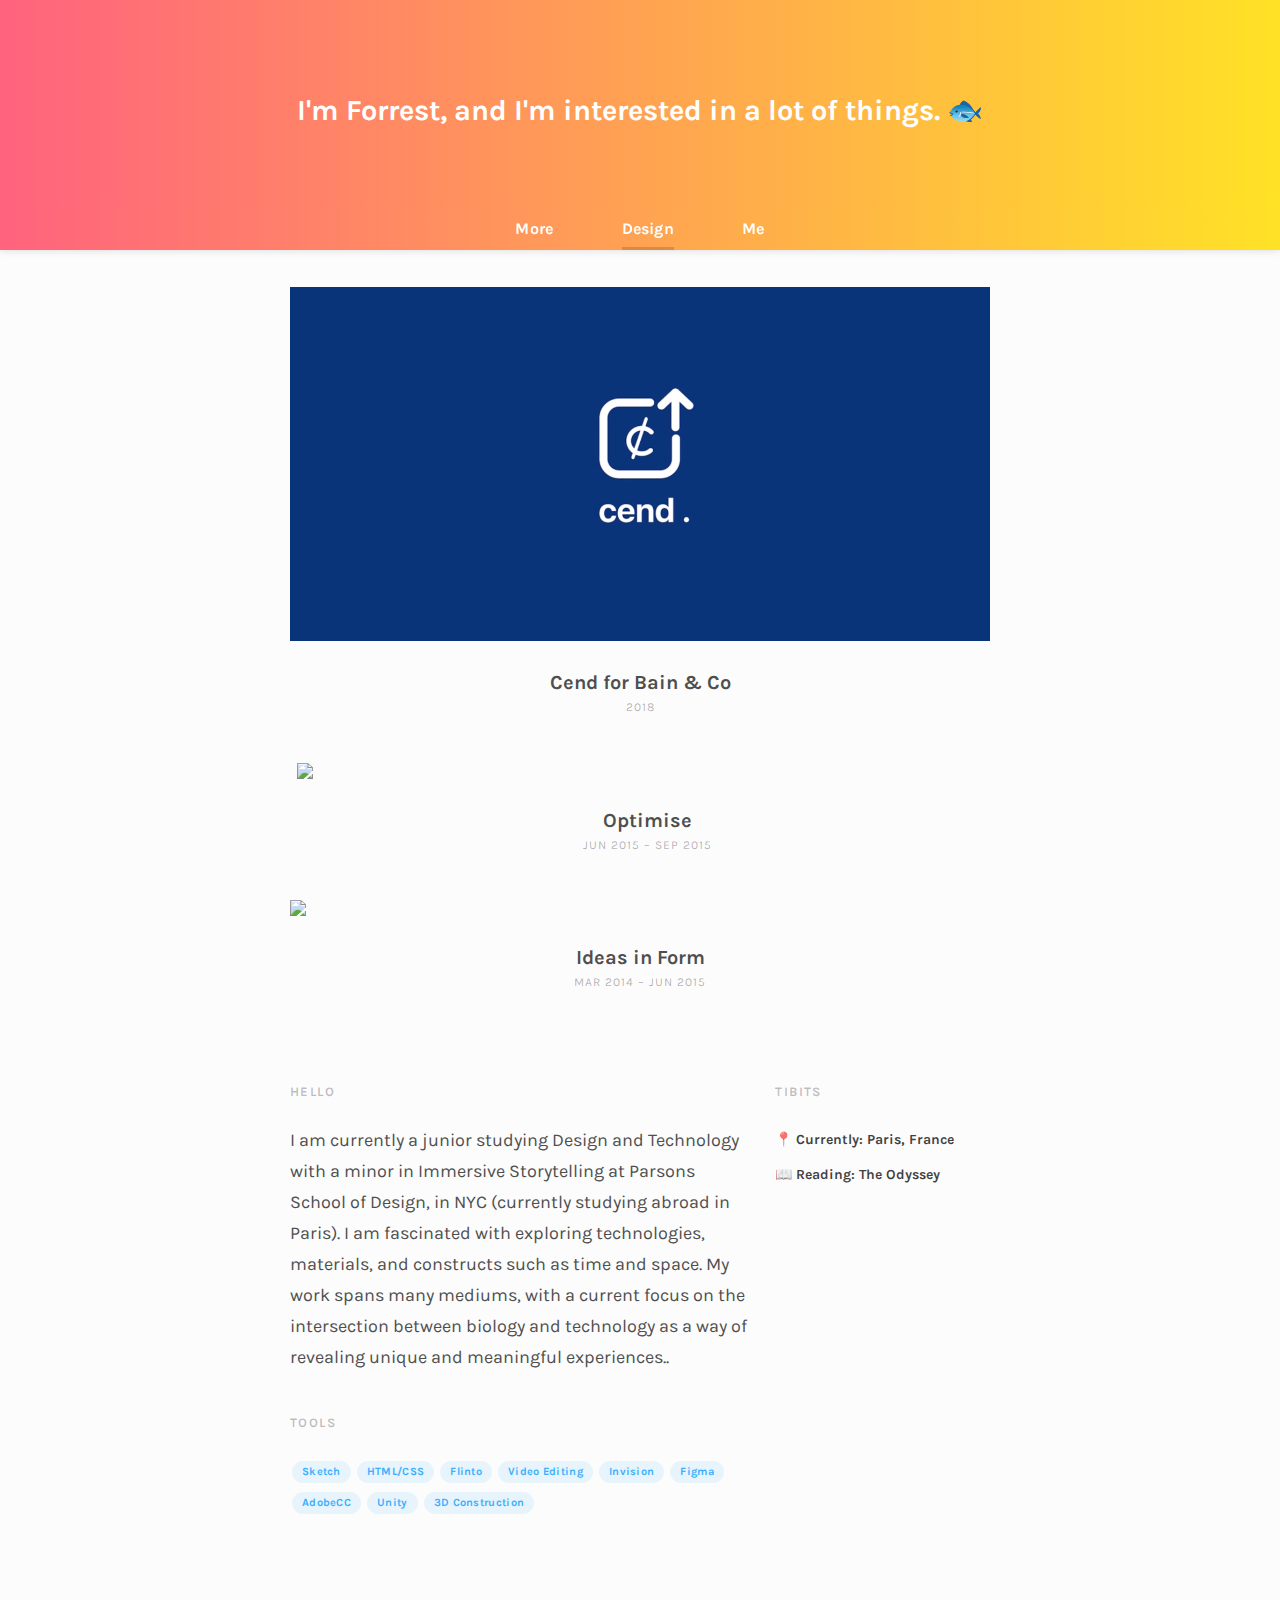
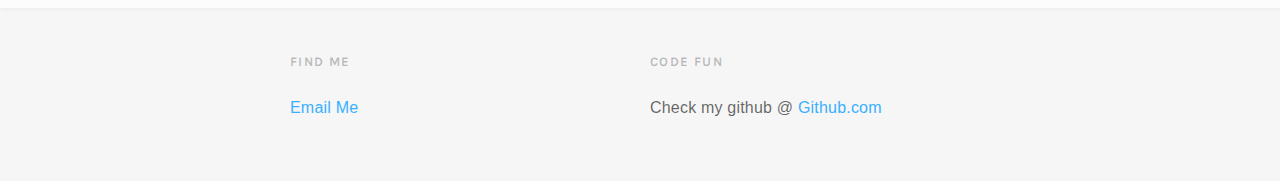
==== index.html @ 5cae5c50 "first port upload" ====
<!DOCTYPE html>
<html lang="en-us">
<head>
  <meta charset="UTF-8">
  <meta http-equiv="X-UA-Compatible" content="IE=edge">
  <meta content="width=device-width, initial-scale=1" name="viewport">
  <title>Forrest Whitcomb; Work</title>
  <link rel="canonical" href="">
  <link rel="alternate" type="application/rss+xml" href="">
  <link rel="icon" type="image/x-icon" href="/favicon.ico">
  <link rel="stylesheet" type="text/css" href="/main.css">
  <link href='http://fonts.googleapis.com/css?family=Karla:400,700|Vollkorn:400,400i' rel='stylesheet' type='text/css'>
  <script src="https://ajax.googleapis.com/ajax/libs/jquery/2.1.4/jquery.min.js"></script>
  <!--<script src="/uploads/about/lazysizes.min.js" async=""></script>-->
  <script>
  (function(i,s,o,g,r,a,m){i['GoogleAnalyticsObject']=r;i[r]=i[r]||function(){
  (i[r].q=i[r].q||[]).push(arguments)},i[r].l=1*new Date();a=s.createElement(o),
  m=s.getElementsByTagName(o)[0];a.async=1;a.src=g;m.parentNode.insertBefore(a,m)
  })(window,document,'script','//www.google-analytics.com/analytics.js','ga');

  ga('create', 'UA-48112622-1', 'auto');
  ga('send', 'pageview');
  </script>
  <style>
  </style>
</head>
<body class="site category-work">

  <div class="site-intro">
  <div class="site-intro-text">
    I'm Forrest, and I'm interested in a lot of things. 🐟
  </div>
</div>


<nav class="site-nav" role="navigation">
  <ul class="site-menu">
    <li class="site-menu-item category-blog">
      <a href="/about.html">More</a>
    </li>
    <li class="site-menu-item category-work">
      <a href="/">Design</a>
    </li>
    <li class="site-menu-item category-contact">
      <a href="/contact.html">Me</a>
    </li>
    
    <li class="site-menu-underline">
    </li>
  </ul>
</nav>


  <main class="site-content">
    <div class="page">
      <div class="wrap">
        <div class="container">

  <section class="work">
    <div class="post-list clearfix">
    <!---->
    
      <a class="post-item" href="/cend.html"> 
        <div class="post-item-img"><img src="/uploads/cend01.png"><h3 class="overlay-title">See More</h3></div>
        <div class="post-item-label">
          <center><div ></div>
          <h2 class="subhead">Cend for Bain & Co</h2>
          <div class="thumb-nugget">2018</div></center>
        </div>
      </a>
    
      <a class="post-item" href="/sequoia/"> 
        <div class="post-item-img"><img src="/uploads/thumb/sequoia.gif"><h3 class="overlay-title">See More</h3></div>
        <div class="post-item-label">
          <center><div ></div>
          <h2 class="subhead">Optimise</h2>
          <div class="thumb-nugget">Jun 2015 – Sep 2015</div></center>
        </div>
      </a>
    
      <a class="post-item" href="/optimizely/"> 
        <div class="post-item-img"><img src="/uploads/thumb/optimizely.gif"><h3 class="overlay-title">See More</h3></div>
        <div class="post-item-label">
          <center><div ></div>
          <h2 class="subhead">Ideas in Form</h2>
          <div class="thumb-nugget">Mar 2014 – Jun 2015</div></center>
        </div>
      </a>
    
 
    
    </div>
  </section>


</br></br>
  <section class="row">

    <div class="two-thirds column">
      <span class="nugget">Hello</span>

          <p>I am currently a junior studying Design and Technology with a minor in Immersive Storytelling at Parsons School of Design, in NYC (currently studying abroad in Paris). I am fascinated with exploring technologies, materials, and constructs such as time and space. My work spans many mediums, with a current focus on the intersection between biology and technology as a way of revealing unique and meaningful experiences.</a>.
          </p>

    </div>

    <div class="one-third column">

      <span class="nugget">Tibits</span>
        <ul class="list">
        <li>📍 Currently: Paris, France</li>
        <li>📖 Reading: The Odyssey</li>

      </ul>

    </div>

  </section>
    <section class="row">



    <div class="two-thirds column">

      <span class="nugget">Tools</span>
        <p><span class="pill">Sketch</span> <span class="pill">HTML/CSS</span> <span class="pill">Flinto</span> <span class="pill">Video Editing</span> <span class="pill">Invision</span> <span class="pill">Figma</span> <span class="pill">AdobeCC</span> <span class="pill">Unity</span> <span class="pill">3D Construction</span>
        </p>

    </div>

  </section>




<p> </p>


</div>

      </div>
    </div>
  </main>

  <footer class="site-footer clearfix">
  <div class="container">

    <div class="site-footer-left">
      <span class="nugget">
        Find Me
      </span>
      <p class="footer">
        <a href="mailto:whitf151@newschool.edu">Email Me</a></br>
        
      </p>
      
    </div>

    <div class="site-footer-right">
      <span class="nugget">
        Code Fun
      </span>
      <p class="footer">
        Check my github @ <a href="https://github.com/fozzest" >Github.com</a>
          
      </p>
      <span class="copyright">
        
      </span>
    </div>

  </div>
</footer>


  <script src="/animate.js"></script>
</body>
</html>
---- main.css ----
@charset "UTF-8";
/**
 * Eric Meyer's Reset CSS v2.0 (http://meyerweb.com/eric/tools/css/reset/)
 * http://cssreset.com
 */
html, body, div, span, applet, object, iframe,
h1, h2, h3, h4, h5, h6, p, blockquote, pre,
a, abbr, acronym, address, big, cite, code,
del, dfn, em, img, ins, kbd, q, s, samp,
small, strike, strong, sub, sup, tt, var,
b, u, i, center,
dl, dt, dd, ol, ul, li,
fieldset, form, label, legend,
table, caption, tbody, tfoot, thead, tr, th, td,
article, aside, canvas, details, embed,
figure, figcaption, footer, header, hgroup,
menu, nav, output, ruby, section, summary,
time, mark, audio, video {
  margin: 0;
  padding: 0;
  border: 0;
  font-size: 100%;
  font: inherit;
  vertical-align: baseline; }

/* HTML5 display-role reset for older browsers */
article, aside, details, figcaption, figure,
footer, header, hgroup, menu, nav, section {
  display: block; }

body {
  line-height: 1; }

ol, ul {
  list-style: none; }

blockquote, q {
  quotes: none; }

blockquote:before, blockquote:after,
q:before, q:after {
  content: none; }

table {
  border-collapse: collapse;
  border-spacing: 0; }


*, *:before, *:after {
  box-sizing: inherit; }

html {
  box-sizing: border-box;
  overflow-y: scroll;
  /* optimize font rendering */
  -webkit-font-smoothing: antialiased;
  -webkit-text-size-adjust: none;
  text-rendering: optimizeLegibility;
  font-feature-settings: "kern" 1;
  font-kerning: normal;
  /* set base font size to 16px */
  font-size: 100%; }

body {
  font-family: 'Helvetica', 'Arial', sans-serif;
  font-size: 1em;
  line-height: 1.75;
  background: #f8f8f8;
  -webkit-font-smoothing: antialiased; }

img, video, object {
  max-width: 100%; }

article, header, nav, section {
  display: block; }

em {
  font-style: italic; }

.clearfix:after {
  content: '';
  display: table;
  clear: both; }

.site-content {
  background: #fcfcfc;
  overflow: hidden;
  position: relative;
  z-index: 0;
  box-shadow: 0 0 5px rgba(0, 0, 0, 0.07);
  min-height: calc(100vh - 530px);
  /* stick footer to bottom */ }

/* Typography
================================ */
.nugget {
  font-family: Karla, Helvetica, sans-serif;
  font-weight: bold;
  text-transform: uppercase;
  font-size: 13px;
  color: rgba(0, 0, 0, 0.25);
  letter-spacing: 1.4px; }

.thumb-nugget {
  font-family: Karla, Helvetica, sans-serif;
  font-weight: normal;
  text-transform: uppercase;
  font-size: 12px;
  color: rgba(0, 0, 0, 0.3);
  letter-spacing: 1px; }

.copyright {
  font-family: Karla, Helvetica, sans-serif;
  font-weight: normal;
  font-size: 11px;
  letter-spacing: 1px;
  text-transform: uppercase;
  color: rgba(0, 0, 0, 0.3); }

.pill {
  border: 0px solid rgba(58, 176, 255, 0.2);
  background-color: rgba(58, 176, 255, 0.1);
  border-radius: 100px;
  font-family: Karla, Helvetica, sans-serif;
  font-weight: bold;
  font-size: 11px;
  color: #3ab0ff;
  letter-spacing: .3px;
  line-height: 12px;
  padding: 5px 10px;
  display: inline-block;
  margin-top: -3px;
  margin-left: 2px;
  vertical-align: middle; }

hr {
  border: 1px solid #eee;
  width: 100%;
  margin: 50px 0 100px 0; }

h1 {
  font-family: Karla, Helvetica, sans-serif;
  font-weight: bold;
  font-size: 22px;
  color: rgba(0, 0, 0, 0.75);
  line-height: 32px;
  margin-top: 40px;
  padding-top: 5px; }

h1 i {
  color: rgba(0, 0, 0, 0.25);
  font-family: Karla, Helvetica, sans-serif;
  font-weight: bold; }

h2 {
  font-family: Karla, Helvetica, sans-serif;
  font-size: 24px;
  color: rgba(0, 0, 0, 0.7);
  line-height: 44px;
  font-weight: normal; }

h3 {
  font-family: Karla, Helvetica, sans-serif;
  font-weight: bold;
  letter-spacing: 0.7px; }

h4 {
  font-family: Karla, Helvetica, sans-serif;
  line-height: 1.3; }

i {
  font-weight: normal; }

s {
  color: rgba(0, 0, 0, 0.35); }

p {
  margin-bottom: 35px;
  margin-top: 20px;
  font-family: Karla, Helvetica, sans-serif;
  font-size: 18px;
  line-height: 31px;
  color: #4f4f4f;
  font-weight: normal;
  -webkit-font-smoothing: antialiased; }

hr + .row > .column:last-child > p:first-child {
  margin-top: 30px; }

.footer {
  margin-bottom: 20px;
  margin-top: 20px;
  letter-spacing: 0.2px;
  font-family: 'Helvetica', 'Arial', sans-serif;
    font-size: 16px;
  line-height: 26px;
  color: rgba(0, 0, 0, 0.6);
  -webkit-font-smoothing: antialiased; }

ol {
  counter-reset: numerals; }

ol li::before {
  counter-increment: numerals;
  content: counter(numerals);
  font-family: Karla, Helvetica, sans-serif;
  font-weight: bold;
  font-size: 22px;
  color: rgba(0, 0, 0, 0.6);
  letter-spacing: 0px;
  line-height: 42px;
  padding-right: 22px;
  vertical-align: bottom; }

.list {
  margin-bottom: 35px;
  margin-top: 17px;
  letter-spacing: 0px;
  font-family: Karla, Helvetica, sans-serif;
  font-size: 14px;
  line-height: 35px;
  letter-spacing: 0px;
  color: rgba(0, 0, 0, 0.75);
  font-weight: bold;
  -webkit-font-smoothing: antialiased; }

.line {
  width: 5%;
  border-bottom: 3px solid #EAEAEA;
  margin-bottom: 60px;
  margin-top: 50px;
  margin-left: 47.5%;
  margin-right: 47.5%; }

blockquote {
  font-family: Karla, Helvetica, sans-serif;
  font-weight: bold;
  font-size: 17px;
  line-height: 30px;
  color: #3ab0ff;
  border-left: 3px solid thistle;
  padding-left: 25px;
  margin-bottom: 30px; }

a {
  color: #3ab0ff;
  text-decoration: none;
  transition: 200ms;
  transition-timing-function: ease-in-out;
  -webkit-transition: 200ms;
  -webkit-transition-timing-function: ease-in-out; }

a:hover {
  color: thistle;
  transition: 200ms;
  transition-timing-function: ease-in-out;
  -webkit-transition: 200ms;
  -webkit-transition-timing-function: ease-in-out; }

a svg:hover {
  fill: thistle; }

a svg {
  width: 15px;
  height: 15px;
  margin-right: 10px;
  fill: darkgray;
  transition: 200ms;
  transition-timing-function: ease-in-out;
  -webkit-transition: 200ms;
  -webkit-transition-timing-function: ease-in-out; }

.smallcaps {
  font-variant: small-caps; }

.text-caption {
  font-family: Karla, Helvetica, sans-serif;
  font-size: 0.875rem;
  color: #9b9b9b; }

.text-italic {
  font-style: italic; }

.subhead {
  font-family: Karla, Helvetica, sans-serif;
  font-weight: bold;
  font-size: 20px;
  color: rgba(0, 0, 0, 0.7);
  line-height: 28px;
  display: block; }

.subhead i {
  font-family: Karla, Helvetica, sans-serif;
  font-weight: bold;
  font-size: 18px;
  color: rgba(0, 0, 0, 0.3);
  display: block;
  margin-bottom: -10px; }

/* Header
/* ======================================== */
.site-header {
  box-sizing: content-box;
  position: relative;
  z-index: 1; }

.site-nav {
  position: relative;
  position: -webkit-sticky;
  position: sticky;
  top: 0;
  z-index: 1;
  display: table;
  width: 100%; }

.site-intro,
.site-menu,
.site-menu:after {
  background: #FFB886;
  /* For browsers that do not support gradients */
  background: -webkit-linear-gradient(left, #28BBEB, #FF637E, #FFE226, #1CD5AF, #28BBEB);
  /* For Safari 5.1 to 6.0 */
  background: linear-gradient(to right, #28BBEB, #FF637E, #FFE226, #1CD5AF, #28BBEB);
  /* Standard syntax (must be last) */
  background-size: 400% 100%;
  background-position: 33.3% 0;
  -webkit-transition: background-position .5s ease;
  transition: background-position .5s ease; }

.category-blog .site-intro,
.category-blog .site-menu,
.category-blog .site-menu:after {
  background-position: 0% 0; }

.category-contact .site-intro,
.category-contact .site-menu,
.category-contact .site-menu:after {
  background-position: 66.6% 0; }

.category-shop .site-intro,
.category-shop .site-menu,
.category-shop .site-menu:after {
  background-position: 100% 0; }

.site-intro {
  position: relative;
  z-index: 2;
  display: table;
  width: 100%; }

.site-intro-text {
  font-family: Karla, Helvetica, sans-serif;
  font-weight: bold;
  font-size: 29px;
  line-height: 40px;
  color: white;
  text-align: center;
  padding: 90px 10px 75px 10px;
  margin: auto;
  box-sizing: border-box; }

@media (max-width: 640px) {
  .site-intro-text {
    font-size: 25px;
    line-height: 36px;
    padding: 50px 10px 40px 10px;
    width: 320px; } }
.site-intro-link {
  color: #FFF; }

.site-menu {
  padding-top: 10px;
  position: relative;
  cursor: default;
  top: 0;
  left: 0;
  right: 0;
  z-index: 1;
  text-align: center; }

.site-menu-fixed {
  position: fixed; }

.site-menu::before,
.site-menu::after {
  content: '';
  position: absolute;
  left: 0;
  right: 0;
  bottom: 0;
  z-index: -1; }

.site-menu::before {
  height: 10px;
  box-shadow: 0 0 8px rgba(0, 0, 0, 0.15);
  backface-visibility: hidden;
  /* work around bug in Chrome 56+ */ }

.site-menu::after {
  bottom: 0px;
  height: 30px; }

.site-menu-item {
  display: inline-block;
  margin: 0 2em;
  font-family: Karla, Helvetica, sans-serif;
  font-size: 16px;
  color: #FFFFFF;
  letter-spacing: 0.2px;
  line-height: 16px;
  font-weight: bold; }

@media (max-width: 480px) {
  .site-menu-item {
    margin: 0 1.5em; } }
@media (max-width: 420px) {
  .site-menu-item {
    margin: 0 1.25em; } }
@media (max-width: 360px) {
  .site-menu-item {
    margin: 0 1em; } }
.site-menu-item a {
  display: inline-block;
  color: #FFFFFF;
  padding-bottom: 10px;
  border-bottom: 3px solid transparent;
  -webkit-transition: color .5s ease;
  transition: color .5s ease; }

.site-menu-item a:hover {
  color: rgba(0, 0, 0, 0.25);
  -webkit-transition: color .2s ease;
  transition: color .2s ease; }

.category-blog .category-blog.site-menu-item a,
.category-work .category-work.site-menu-item a,
.category-contact .category-contact.site-menu-item a,
.category-shop .category-shop.site-menu-item a {
  padding-bottom: 10px;
  border-bottom: 3px solid rgba(0, 0, 0, 0.15); }

.site-menu-underline {
  display: none; }

.site-menu.site-menu-animated .site-menu-item a {
  border-bottom-color: transparent; }

.site-menu.site-menu-animated .site-menu-underline {
  display: block;
  position: absolute;
  bottom: 0;
  border-bottom: 3px solid rgba(0, 0, 0, 0.15);
  -webkit-transition: .5s ease;
  transition: .5s ease; }

.site-menu.site-menu-animated .site-menu-underline.positioning {
  -webkit-transition: none;
  transition: none; }

/* Post
================================ */
.image {
  position: relative; }

.image img {
  transition: all 0.5s ease-in-out; }

.image:hover img {
  -webkit-filter: brightness(20%);
  filter: brightness(20%);
  opacity: 1; }

.image p {
  font-size: 0;
  line-height: 0; }

.image-with-border::before {
  content: '';
  position: absolute;
  top: 0;
  right: 0;
  bottom: 0;
  left: 0;
  border: 1px solid rgba(0, 0, 0, 0.1);
  border-radius: 4px;
  z-index: 1; }

.blog {
  margin-top: 40px; }

.blog-post {
  margin: 10px 0 5px 0; }

.post-list-thumb img {
  float: left;
  width: 75px;
  height: 75px;
  margin: 1px 30px 1px 80px; }

.post-item {
  
  display: inline-block;
  width: 100%;
  
  margin-top: 2.4%; }

.post-item:nth-child(odd) {
  margin-right: 1%; }

.post-item:nth-child(even) {
  margin-left: 1%; }

/*
.post-item img {
  display: block;
  border-radius: 3px 3px 0 0;
  width: 100%;
  transition: all 0.5s ease-out;
  margin: 0;
  margin-top: -2em;
}
*/


.post-item-img {
  position: relative; }

.post-item-img img {
  display: block;
  width: 100%;
  margin: 0;
  transition: all 0.5s ease-out; }

.post-item-label {
  display: block;
  width: 100%;
  transition: all 0.5s ease-out;
  padding: 4% 0;
  background: #fcfcfc;
  border-top: none; }

.logo {
  width: 65px;
  height: 65px;
  float: left;
  margin-right: 20px;
  /*^ to see wut it luk like*/ }

.post-item-icon img {
  width: 50px;
  height: 50px;
  display: block;
  position: relative;
  top: -40px;
  margin-bottom: -30px; }

.post-item:hover {
  box-shadow: -10px 10px 25px 0 rgba(0, 0, 0, 0.15); }

.post-item:hover .post-item-img img {
  -webkit-filter: brightness(20%);
  filter: brightness(20%); }

.overlay-title {
  display: block;
  position: absolute;
  left: 0;
  right: 0;
  top: 43%;
  z-index: 100;
  font-size: 1em;
  text-align: center;
  color: #fff;
  opacity: 0;
  transition: opacity 0.5s ease-out; }

.image:hover .overlay-title,
.post-item:hover .overlay-title {
  opacity: 1; }

@media only screen and (max-width: 600px) {
  .post-item {
    width: 100%;
    float: none;
    margin-left: 0 !important;
    margin-right: 0 !important; }

  .overlay-title {
    font-size: 1.2em; } }
/*.post-hero {
  height: 400px;
}
*/
.post-header {
  margin-top: -4rem;
  margin-bottom: 3rem; }

.post-metadata {
  font-family: Karla, Helvetica, sans-serif;
  font-size: 0.875rem;
  font-style: italic;
  color: #9b9b9b;
  margin-top: 20px; }

.pullquote {
  font-size: 0.875rem;
  font-style: italic;
  color: #9b9b9b; }

@media only screen and (max-width: 480px) {
  .post-item {
    width: 100%; } }
table#blue {
  width: 100%;
  height: 100%;
  background-color: #9ACCE2;
  border: 0px; }

td {
  padding: 20px; }

/* Layout
================================ */
.page {
  position: relative;
  overflow: hidden; }

.page.page-exit-left,
.page.page-exit-right,
.page.page-fade {
  position: absolute;
  width: 100%; }

.page.page-exit-left {
  -webkit-animation: exit-left .5s ease-out both;
  animation: exit-left .5s ease-out both; }

@-webkit-keyframes exit-left {
  100% {
    -webkit-transform: translateX(-100%); } }
@keyframes exit-left {
  100% {
    transform: translateX(-100%); } }
.page.page-exit-left + .page {
  -webkit-animation: enter-from-right .5s ease-out backwards;
  animation: enter-from-right .5s ease-out backwards; }

@-webkit-keyframes enter-from-right {
  0% {
    -webkit-transform: translateX(100%); } }
@keyframes enter-from-right {
  0% {
    transform: translateX(100%);
    perspective: 1px;
    /* disable subpixel antialiasing glitch */ } }
.page.page-exit-right {
  -webkit-animation: exit-right .5s ease-out forwards;
  animation: exit-right .5s ease-out forwards; }

@-webkit-keyframes exit-right {
  100% {
    -webkit-transform: translateX(100%); } }
@keyframes exit-right {
  100% {
    transform: translateX(100%); } }
.page.page-exit-right + .page {
  -webkit-animation: enter-from-left .5s ease-out backwards;
  animation: enter-from-left .5s ease-out backwards; }

@-webkit-keyframes enter-from-left {
  0% {
    -webkit-transform: translateX(-100%); } }
@keyframes enter-from-left {
  0% {
    transform: translateX(-100%);
    perspective: 1px;
    /* disable subpixel antialiasing glitch */ } }
.page.page-fade {
  -webkit-animation: fade-out .5s ease both;
  animation: fade-out .5s ease both; }

@-webkit-keyframes fade-out {
  50% {
    opacity: 0; }
  100% {
    opacity: 0;
    -webkit-transform: translateY(-100px); } }
@keyframes fade-out {
  50% {
    opacity: 0; }
  100% {
    opacity: 0;
    transform: translateY(-100px); } }
.loading .page {
  opacity: 0; }

.loaded .page {
  -webkit-animation: loading .8s ease backwards;
  animation: loading .8s ease backwards; }

@-webkit-keyframes loading {
  0% {
    opacity: 0;
    -webkit-transform: translateY(25px); } }
@keyframes loading {
  0% {
    opacity: 0;
    transform: translateY(25px);
    perspective: 1px;
    /* disable subpixel antialiasing glitch */ } }
.page.page-fade + .page {
  -webkit-animation: fade-in .5s ease backwards;
  animation: fade-in .5s ease backwards; }

@-webkit-keyframes fade-in {
  0% {
    opacity: 0;
    -webkit-transform: translateY(100px); } }
@keyframes fade-in {
  0% {
    opacity: 0;
    transform: translateY(100px);
    perspective: 1px;
    /* disable subpixel antialiasing glitch */ } }
.wrap {
  margin: 20px auto;
  max-width: 1200px;
  overflow: hidden;
  -webkit-transition: .5s ease;
  transition: .5s ease; }

.primary-header {
  display: inline-block;
  /*float: none;
    width: 90%;
    margin: 0 auto;*/ }

@media only screen and (max-width: 1085px) {
  body {
    font-size: 16px; }

  .wrap {
    margin: 15px auto; } }
/* Header */
.site-title {
  float: left; }

.page-menu {
  float: right; }

.page-menu li {
  display: inline-block;
  margin: 0.5em 1em;
  padding: 0.5em 0;
  list-style: none; }

/* Footer */
.site-footer {
  background-color: #f6f6f6;
  font-family: 'Helvetica', 'Arial', sans-serif;
  font-size: 16px;
  line-height: 26px;
  color: rgba(0, 0, 0, 0.7);
  -webkit-font-smoothing: antialiased; }

.site-footer-left,
.site-footer-right {
  float: left;
  padding: 40px 10px 40px 0px;
  width: 340px;
  max-width: 100%;
  vertical-align: top; }

@media (min-width: 850px) {
  .site-footer-right {
    float: right; } }
@media (min-width: 550px) {
  .site-footer-contact {
    float: left; }

  .site-footer-about {
    float: right; } }
/* Content */
.content-title {
  font-size: 2.4em;
  line-height: 1.3;
  margin: 0 0 0.5em; }

.post-preview {
  border-top: 1px dotted #d4d7d9;
  margin: 1em 0 0;
  padding: 1em 0 0; }

.subpage-menu a {
  display: inline-block;
  margin-right: 15px; }

.row {
  display: block; }

/* Video */
.video {
  position: relative;
  width: 100%;
  padding-bottom: 56.25%;
  /* 16:9 aspect ratio */ }

.video iframe {
  position: absolute;
  width: 100%;
  height: 100%; }

/* Animation
/* ======================================== */
/* Effect 1: opacity */
.post-item.animate {
  -webkit-animation: fadeIn 0.65s ease forwards;
  animation: fadeIn 0.65s ease forwards; }

@-webkit-keyframes fadeIn {
  100% {
    opacity: 1; } }
@keyframes fadeIn {
  100% {
    opacity: 1; } }
/* Grid
/* ======================================== */
.container {
  position: relative;
  width: 100%;
  max-width: 700px;
  margin: 0 auto;
  padding: 0 20px;
  box-sizing: border-box; }

.column,
.columns {
  width: 100%;
  float: left;
  box-sizing: border-box; }

/* For devices larger than 400px */
@media (min-width: 400px) {
  .container {
    width: 85%;
    padding: 0; } }
/* For devices larger than 550px */
@media (min-width: 550px) {
  .container {
    width: 80%; }

  .column,
  .columns {
    margin-left: 4%; }

  .column:first-child,
  .columns:first-child {
    margin-left: 0; }

  .one.column,
  .one.columns {
    width: 4.66666666667%; }

  .two.columns {
    width: 13.3333333333%; }

  .three.columns {
    width: 22%; }

  .four.columns {
    width: 30.6666666667%; }

  .five.columns {
    width: 39.3333333333%; }

  .six.columns {
    width: 48%; }

  .seven.columns {
    width: 56.6666666667%; }

  .eight.columns {
    width: 65.3333333333%; }

  .nine.columns {
    width: 74.0%; }

  .ten.columns {
    width: 82.6666666667%; }

  .eleven.columns {
    width: 91.3333333333%; }

  .twelve.columns {
    width: 100%;
    margin-left: 0; }

  .one-third.column {
    width: 30.6666666667%; }

  .two-thirds.column {
    width: 65.3333333333%; }

  .two-fifths.column {
    width: 41.4%; }

  .three-fifths.column {
    width: 54.6%; }

  .one-half.column {
    width: 48%; }

  /* Offsets */
  .offset-by-one.column,
  .offset-by-one.columns {
    margin-left: 8.66666666667%; }

  .offset-by-two.column,
  .offset-by-two.columns {
    margin-left: 17.3333333333%; }

  .offset-by-three.column,
  .offset-by-three.columns {
    margin-left: 26%; }

  .offset-by-four.column,
  .offset-by-four.columns {
    margin-left: 34.6666666667%; }

  .offset-by-five.column,
  .offset-by-five.columns {
    margin-left: 43.3333333333%; }

  .offset-by-six.column,
  .offset-by-six.columns {
    margin-left: 52%; }

  .offset-by-seven.column,
  .offset-by-seven.columns {
    margin-left: 60.6666666667%; }

  .offset-by-eight.column,
  .offset-by-eight.columns {
    margin-left: 69.3333333333%; }

  .offset-by-nine.column,
  .offset-by-nine.columns {
    margin-left: 78.0%; }

  .offset-by-ten.column,
  .offset-by-ten.columns {
    margin-left: 86.6666666667%; }

  .offset-by-eleven.column,
  .offset-by-eleven.columns {
    margin-left: 95.3333333333%; }

  .offset-by-one-third.column,
  .offset-by-one-third.columns {
    margin-left: 34.6666666667%; }

  .offset-by-two-thirds.column,
  .offset-by-two-thirds.columns {
    margin-left: 69.3333333333%; }

  .offset-by-one-half.column,
  .offset-by-one-half.columns {
    margin-left: 52%; } }
/* Clearing
–––––––––––––––––––––––––––––––––––––––––––––––––– */
/* Self Clearing Goodness */
.container:after,
.row:after,
.u-cf {
  content: '';
  display: table;
  clear: both; }
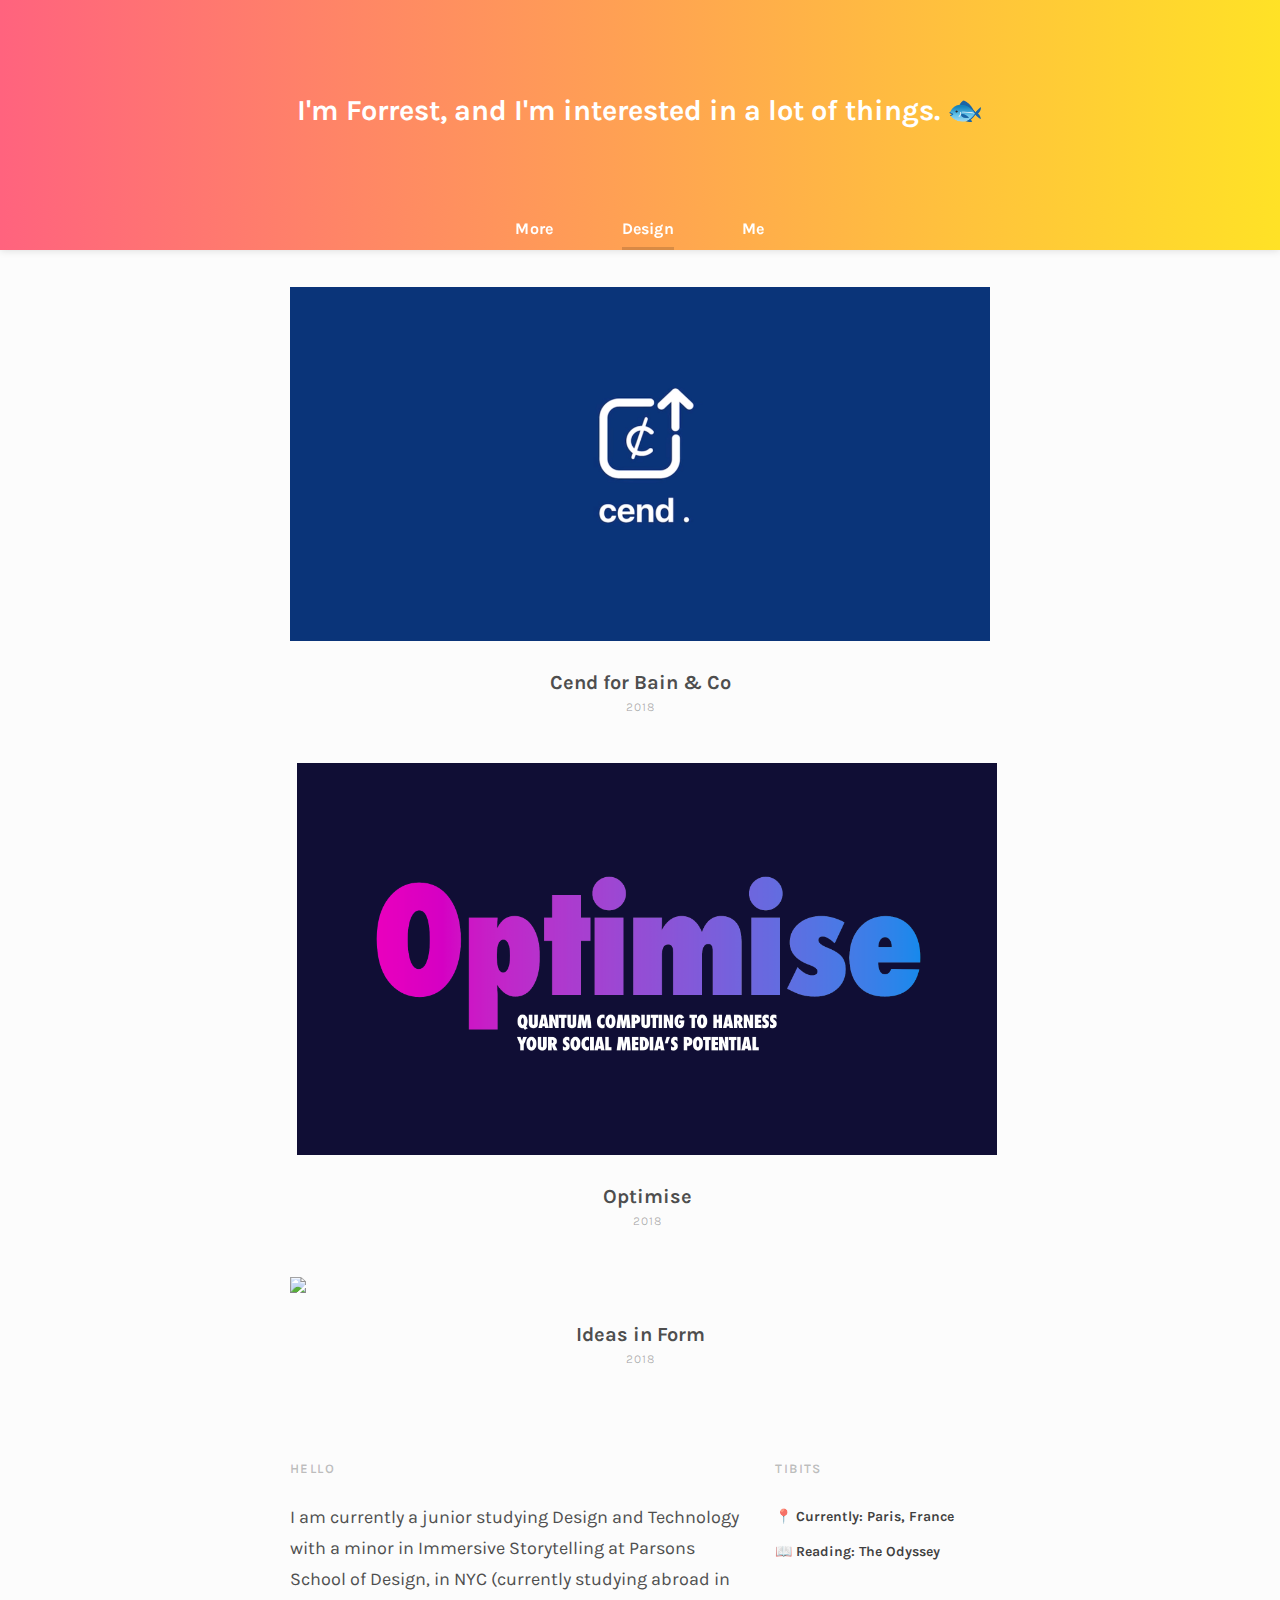
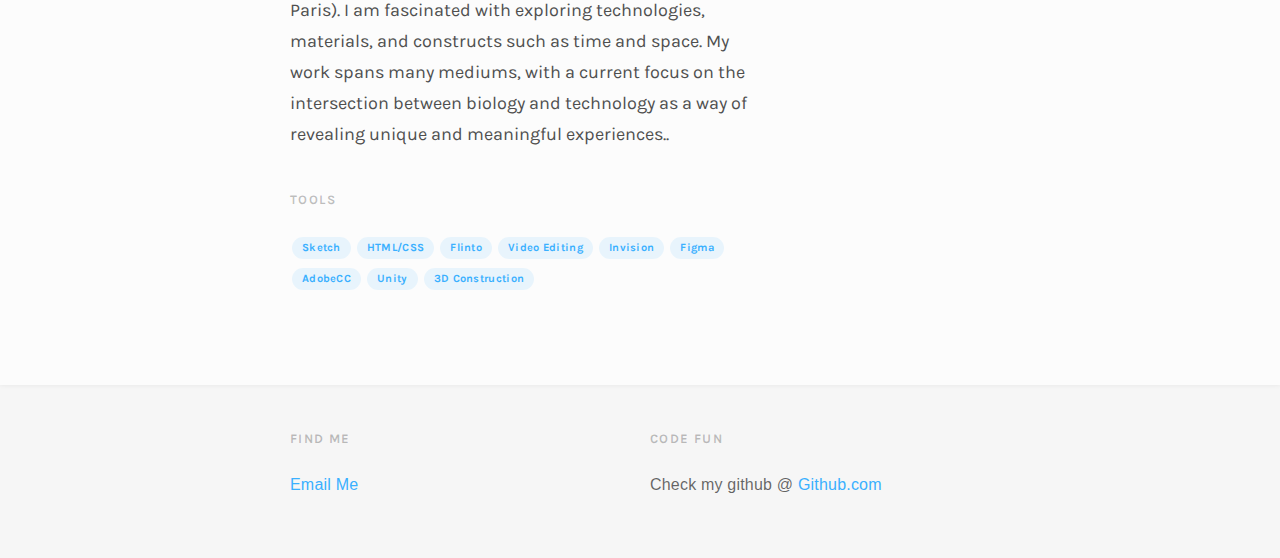
==== commit fcb6915c: "roun ding" ====
--- a/index.html
+++ b/index.html
@@ -7,8 +7,8 @@
   <title>Forrest Whitcomb; Work</title>
   <link rel="canonical" href="">
   <link rel="alternate" type="application/rss+xml" href="">
-  <link rel="icon" type="image/x-icon" href="/favicon.ico">
-  <link rel="stylesheet" type="text/css" href="/main.css">
+  <link rel="shortcut icon" href="http://www.iconj.com/ico/p/8/p8dxhzb8pn.ico" type="image/x-icon" />
+  <link rel="stylesheet" type="text/css" href="main.css">
   <link href='http://fonts.googleapis.com/css?family=Karla:400,700|Vollkorn:400,400i' rel='stylesheet' type='text/css'>
   <script src="https://ajax.googleapis.com/ajax/libs/jquery/2.1.4/jquery.min.js"></script>
   <!--<script src="/uploads/about/lazysizes.min.js" async=""></script>-->
@@ -36,13 +36,13 @@
 <nav class="site-nav" role="navigation">
   <ul class="site-menu">
     <li class="site-menu-item category-blog">
-      <a href="/about.html">More</a>
+      <a href="about.html">More</a>
     </li>
     <li class="site-menu-item category-work">
-      <a href="/">Design</a>
+      <a href="https://fozzest.github.io/forrestWhitcomb/">Design</a>
     </li>
     <li class="site-menu-item category-contact">
-      <a href="/contact.html">Me</a>
+      <a href="contact.html">Me</a>
     </li>
     
     <li class="site-menu-underline">
@@ -60,8 +60,8 @@
     <div class="post-list clearfix">
     <!---->
     
-      <a class="post-item" href="/cend.html"> 
-        <div class="post-item-img"><img src="/uploads/cend01.png"><h3 class="overlay-title">See More</h3></div>
+      <a class="post-item" href="cend.html"> 
+        <div class="post-item-img"><img src="uploads/cend01.png"><h3 class="overlay-title">See More</h3></div>
         <div class="post-item-label">
           <center><div ></div>
           <h2 class="subhead">Cend for Bain & Co</h2>
@@ -69,21 +69,21 @@
         </div>
       </a>
     
-      <a class="post-item" href="/sequoia/"> 
-        <div class="post-item-img"><img src="/uploads/thumb/sequoia.gif"><h3 class="overlay-title">See More</h3></div>
+      <a class="post-item" href="/optimise/"> 
+        <div class="post-item-img"><img src="uploads/optimise.png"><h3 class="overlay-title">See More</h3></div>
         <div class="post-item-label">
           <center><div ></div>
           <h2 class="subhead">Optimise</h2>
-          <div class="thumb-nugget">Jun 2015 – Sep 2015</div></center>
+          <div class="thumb-nugget">2018</div></center>
         </div>
       </a>
     
-      <a class="post-item" href="/optimizely/"> 
-        <div class="post-item-img"><img src="/uploads/thumb/optimizely.gif"><h3 class="overlay-title">See More</h3></div>
+      <a class="post-item" href="/ideas/"> 
+        <div class="post-item-img"><img src="uploads/kengoScreens.png"><h3 class="overlay-title">See More</h3></div>
         <div class="post-item-label">
           <center><div ></div>
           <h2 class="subhead">Ideas in Form</h2>
-          <div class="thumb-nugget">Mar 2014 – Jun 2015</div></center>
+          <div class="thumb-nugget">2018</div></center>
         </div>
       </a>
     
@@ -173,6 +173,6 @@
 </footer>
 
 
-  <script src="/animate.js"></script>
+  <script src="animate.js"></script>
 </body>
 </html>
--- a/main.css
+++ b/main.css
@@ -544,7 +544,7 @@
   height: 65px;
   float: left;
   margin-right: 20px;
-  /*^ to see wut it luk like*/ }
+   }
 
 .post-item-icon img {
   width: 50px;
